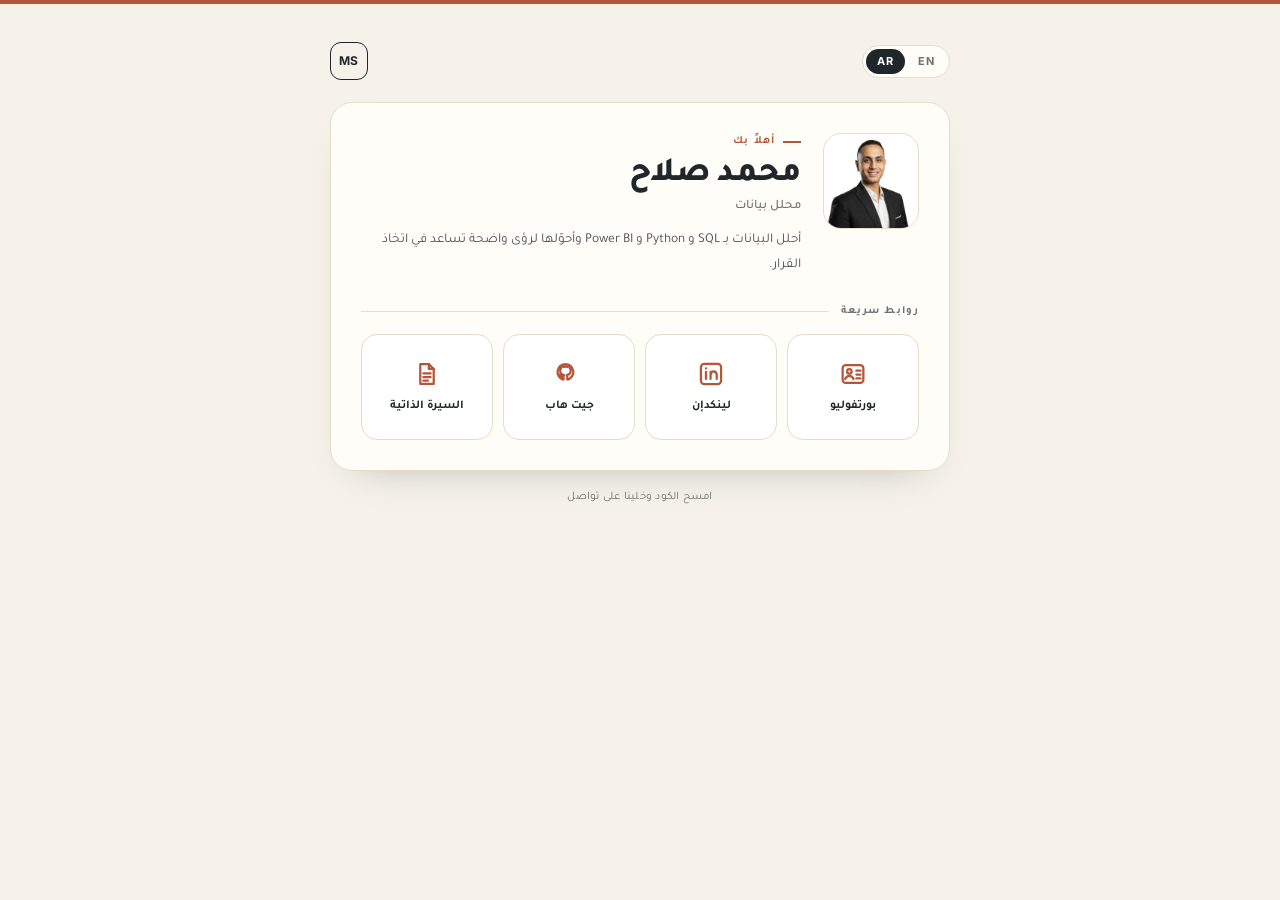
==== card/index.html @ bdd85e8e "Add QR contact card page with editable links" ====
<!DOCTYPE html>
<html lang="ar" dir="rtl">
<head>
  <meta charset="utf-8">
  <meta name="viewport" content="width=device-width, initial-scale=1">
  <title>محمد صلاح — بطاقة تواصل</title>
  <meta name="description" content="بطاقة تواصل سريعة مع محمد صلاح — بورتفوليو، لينكدإن، جيت هاب والسيرة الذاتية.">
  <meta name="theme-color" content="#F6F2EA">
  <link rel="icon" href="data:,">
  <link rel="preconnect" href="https://fonts.googleapis.com">
  <link rel="preconnect" href="https://fonts.gstatic.com" crossorigin>
  <link href="https://fonts.googleapis.com/css2?family=Inter:wght@400;500;600;700&family=Tajawal:wght@400;500;700;800&display=swap" rel="stylesheet">
  <link rel="stylesheet" href="styles.css">
</head>
<body>
  <main class="shell">
    <div class="topbar">
      <span class="mark" aria-hidden="true">MS</span>
      <div class="lang" role="group" aria-label="Language / اللغة">
        <button type="button" data-lang="ar" class="is-active">AR</button>
        <button type="button" data-lang="en">EN</button>
      </div>
    </div>

    <section class="card" aria-labelledby="greeting">
      <div class="intro">
        <div class="portrait">
          <img src="assets/profile.png" id="portrait" alt="صورة محمد صلاح" width="96" height="96">
        </div>
        <div class="intro-copy">
          <p class="eyebrow" id="eyebrow">بطاقة تواصل</p>
          <h1 id="greeting">محمد صلاح</h1>
          <p class="role" id="role">مهندس بيانات وأخصائي ذكاء أعمال</p>
          <p class="bio" id="bio"></p>
        </div>
      </div>

      <div class="divider"><span id="links-title">روابط سريعة</span></div>
      <nav class="links" id="links" aria-label="روابط سريعة"></nav>
    </section>

    <footer class="foot"><span id="foot-text"></span></footer>
  </main>

  <script src="data-default.js"></script>
  <script src="app.js"></script>
</body>
</html>
---- card/styles.css ----
/* Card — warm paper, thin rules, no gradients */
:root{
  --bg:#F6F2EA;
  --paper:#FFFDF8;
  --ink:#20262B;
  --muted:#6C716F;
  --body:#4B5155;
  --line:#E4DCCD;
  --accent:#B4563A;
  --accent-soft:#F5E8E1;
  --shadow:0 18px 40px -30px rgba(32,38,43,.45);
}
*{box-sizing:border-box}
html,body{margin:0;min-height:100%}
body{
  background:var(--bg);
  color:var(--ink);
  font-family:"Tajawal","Segoe UI",Tahoma,sans-serif;
  -webkit-font-smoothing:antialiased;
  text-rendering:optimizeLegibility;
}
html[lang="en"] body{font-family:"Inter","Segoe UI",Arial,sans-serif}
body::before{content:"";position:fixed;inset:0 0 auto;height:4px;background:var(--accent);z-index:5}

.shell{width:min(100% - 34px,620px);margin:0 auto;padding:42px 0 34px}
.topbar{display:flex;align-items:center;justify-content:space-between;margin-bottom:22px;direction:ltr}
.mark{
  display:inline-flex;align-items:center;justify-content:center;
  width:38px;height:38px;border:1px solid var(--ink);border-radius:11px;
  font:700 12px/1 "Inter",Arial,sans-serif;letter-spacing:.08em;
}
.lang{display:flex;gap:2px;padding:3px;border:1px solid var(--line);border-radius:999px;background:var(--paper)}
.lang button{
  border:0;background:transparent;color:var(--muted);cursor:pointer;
  font:700 11px/1 "Inter",Arial,sans-serif;letter-spacing:.08em;
  padding:7px 11px;border-radius:999px;transition:background .18s,color .18s;
}
.lang button.is-active{background:var(--ink);color:#fff}
.lang button:focus-visible{outline:2px solid var(--accent);outline-offset:2px}

.card{
  background:var(--paper);border:1px solid var(--line);border-radius:22px;
  padding:30px;box-shadow:var(--shadow);
}
.intro{display:grid;grid-template-columns:96px 1fr;gap:22px;align-items:start}
.portrait{
  width:96px;height:96px;border-radius:18px;overflow:hidden;
  border:1px solid var(--line);background:#fff;
}
.portrait img{display:block;width:100%;height:100%;object-fit:cover}
.eyebrow{
  display:flex;align-items:center;gap:8px;margin:2px 0 7px;
  color:var(--accent);font-size:11px;font-weight:700;letter-spacing:.1em;text-transform:uppercase;
}
.eyebrow::before{content:"";width:18px;height:2px;background:var(--accent);flex:none}
h1#greeting{margin:0 0 3px;font-size:clamp(26px,7vw,34px);line-height:1.22;font-weight:800;letter-spacing:-.01em}
.role{margin:0 0 13px;color:var(--muted);font-size:13px;font-weight:500}
.bio{margin:0;color:var(--body);font-size:13.5px;line-height:1.85}

.divider{display:flex;align-items:center;gap:12px;margin:27px 0 16px;color:var(--muted);font-size:11px;font-weight:700;letter-spacing:.1em;text-transform:uppercase}
.divider::after{content:"";flex:1;height:1px;background:var(--line)}

.links{display:grid;grid-template-columns:repeat(4,1fr);gap:10px}
.link{
  display:flex;flex-direction:column;align-items:center;justify-content:center;gap:10px;
  min-height:106px;padding:14px 7px;text-align:center;
  background:#fff;border:1px solid var(--line);border-radius:16px;
  color:var(--ink);text-decoration:none;
  transition:transform .18s ease,border-color .18s ease,background .18s ease;
}
.link:hover{transform:translateY(-2px);border-color:var(--accent);background:var(--accent-soft)}
.link:focus-visible{outline:2px solid var(--accent);outline-offset:3px}
.link .ico{width:28px;height:28px;color:var(--accent);flex:none}
.link .ico svg{display:block;width:100%;height:100%;fill:none;stroke:currentColor;stroke-width:1.6;stroke-linecap:round;stroke-linejoin:round}
.link .label{font-size:12px;font-weight:700;line-height:1.35}
.link.is-dead{opacity:.55;cursor:not-allowed}
.foot{margin-top:20px;text-align:center;color:var(--muted);font-size:11.5px;letter-spacing:.02em}

@media (max-width:520px){
  .shell{padding-top:30px}
  .card{padding:22px;border-radius:19px}
  .intro{grid-template-columns:76px 1fr;gap:16px}
  .portrait{width:76px;height:76px;border-radius:15px}
  .links{grid-template-columns:repeat(2,1fr)}
  .link{min-height:98px}
}

/* ---------- edit.html admin ---------- */
body.admin{background:#F3F0E9}
.admin-shell{width:min(100% - 32px,1080px);margin:0 auto;padding:36px 0 60px}
.admin-head{display:flex;flex-wrap:wrap;gap:14px;align-items:flex-end;justify-content:space-between;margin-bottom:22px}
.admin-head h1{margin:0;font-size:25px;font-weight:800}
.admin-head p{margin:6px 0 0;color:var(--muted);font-size:13px;line-height:1.7}
.admin-actions{display:flex;flex-wrap:wrap;gap:8px}
.btn{
  border:1px solid var(--line);background:var(--paper);color:var(--ink);cursor:pointer;
  padding:9px 14px;border-radius:10px;font:600 13px/1 "Tajawal","Inter",sans-serif;
  transition:border-color .18s,background .18s,transform .18s;
}
.btn:hover{border-color:var(--accent);transform:translateY(-1px)}
.btn:focus-visible{outline:2px solid var(--accent);outline-offset:2px}
.btn.primary{background:var(--ink);border-color:var(--ink);color:#fff}
.btn.danger{color:#A33B2A}
.btn.small{padding:6px 9px;font-size:11px;border-radius:8px}
.admin-grid{display:grid;grid-template-columns:1.35fr .85fr;gap:18px;align-items:start}
.panel{background:var(--paper);border:1px solid var(--line);border-radius:16px;padding:20px}
.panel + .panel{margin-top:18px}
.panel h2{margin:0 0 14px;font-size:14px;font-weight:800;letter-spacing:.01em}
.field{margin-bottom:12px}
.field label{display:block;margin-bottom:5px;color:var(--muted);font-size:11.5px;font-weight:700}
.field input,.field select,.field textarea{
  width:100%;padding:9px 10px;border:1px solid var(--line);border-radius:9px;
  background:#fff;color:var(--ink);font:500 13px/1.5 "Tajawal","Inter",sans-serif;
}
.field textarea{min-height:62px;resize:vertical}
.field input:focus,.field select:focus,.field textarea:focus{outline:2px solid var(--accent);outline-offset:1px;border-color:var(--accent)}
.two{display:grid;grid-template-columns:1fr 1fr;gap:10px}
.link-row{border:1px solid var(--line);border-radius:13px;padding:14px;margin-bottom:12px;background:#fff}
.link-row-head{display:flex;align-items:center;justify-content:space-between;gap:8px;margin-bottom:10px}
.link-row-head strong{font-size:12.5px}
.row-tools{display:flex;gap:5px}
.check{display:flex;align-items:center;gap:7px;margin-top:4px;color:var(--muted);font-size:12px}
.check input{width:16px;height:16px;accent-color:var(--accent)}
.preview{position:sticky;top:20px}
.preview .mini{
  background:var(--paper);border:1px solid var(--line);border-radius:16px;padding:18px;
}
.mini .mini-top{display:flex;gap:12px;align-items:center;margin-bottom:14px}
.mini .mini-top img{width:52px;height:52px;border-radius:12px;object-fit:cover;border:1px solid var(--line)}
.mini .mini-top b{display:block;font-size:15px}
.mini .mini-top span{display:block;color:var(--muted);font-size:11px;margin-top:2px}
.mini .mini-links{display:grid;grid-template-columns:1fr 1fr;gap:7px}
.mini .mini-links div{border:1px solid var(--line);border-radius:9px;padding:9px;text-align:center;font-size:11px;font-weight:700;background:#fff}
.hint{color:var(--muted);font-size:11.5px;line-height:1.8;margin:10px 0 0}
.status{font-size:12px;color:var(--accent);min-height:18px;margin-top:8px;font-weight:700}
@media (max-width:820px){.admin-grid{grid-template-columns:1fr}.preview{position:static}}
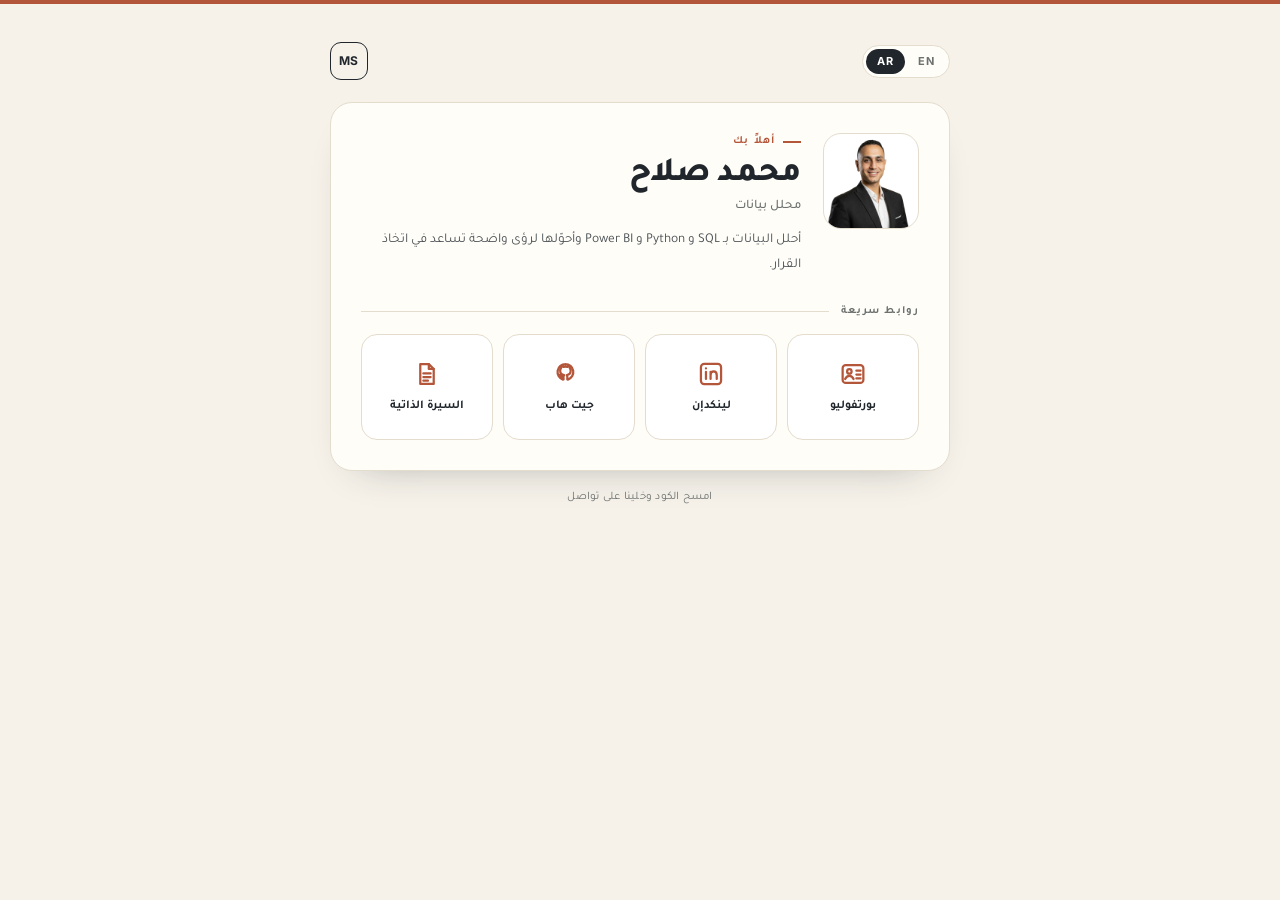
==== commit 9567be32: "Sync card fallback role text" ====
--- a/card/index.html
+++ b/card/index.html
@@ -30,7 +30,7 @@
         <div class="intro-copy">
           <p class="eyebrow" id="eyebrow">بطاقة تواصل</p>
           <h1 id="greeting">محمد صلاح</h1>
-          <p class="role" id="role">مهندس بيانات وأخصائي ذكاء أعمال</p>
+          <p class="role" id="role">محلل بيانات</p>
           <p class="bio" id="bio"></p>
         </div>
       </div>
